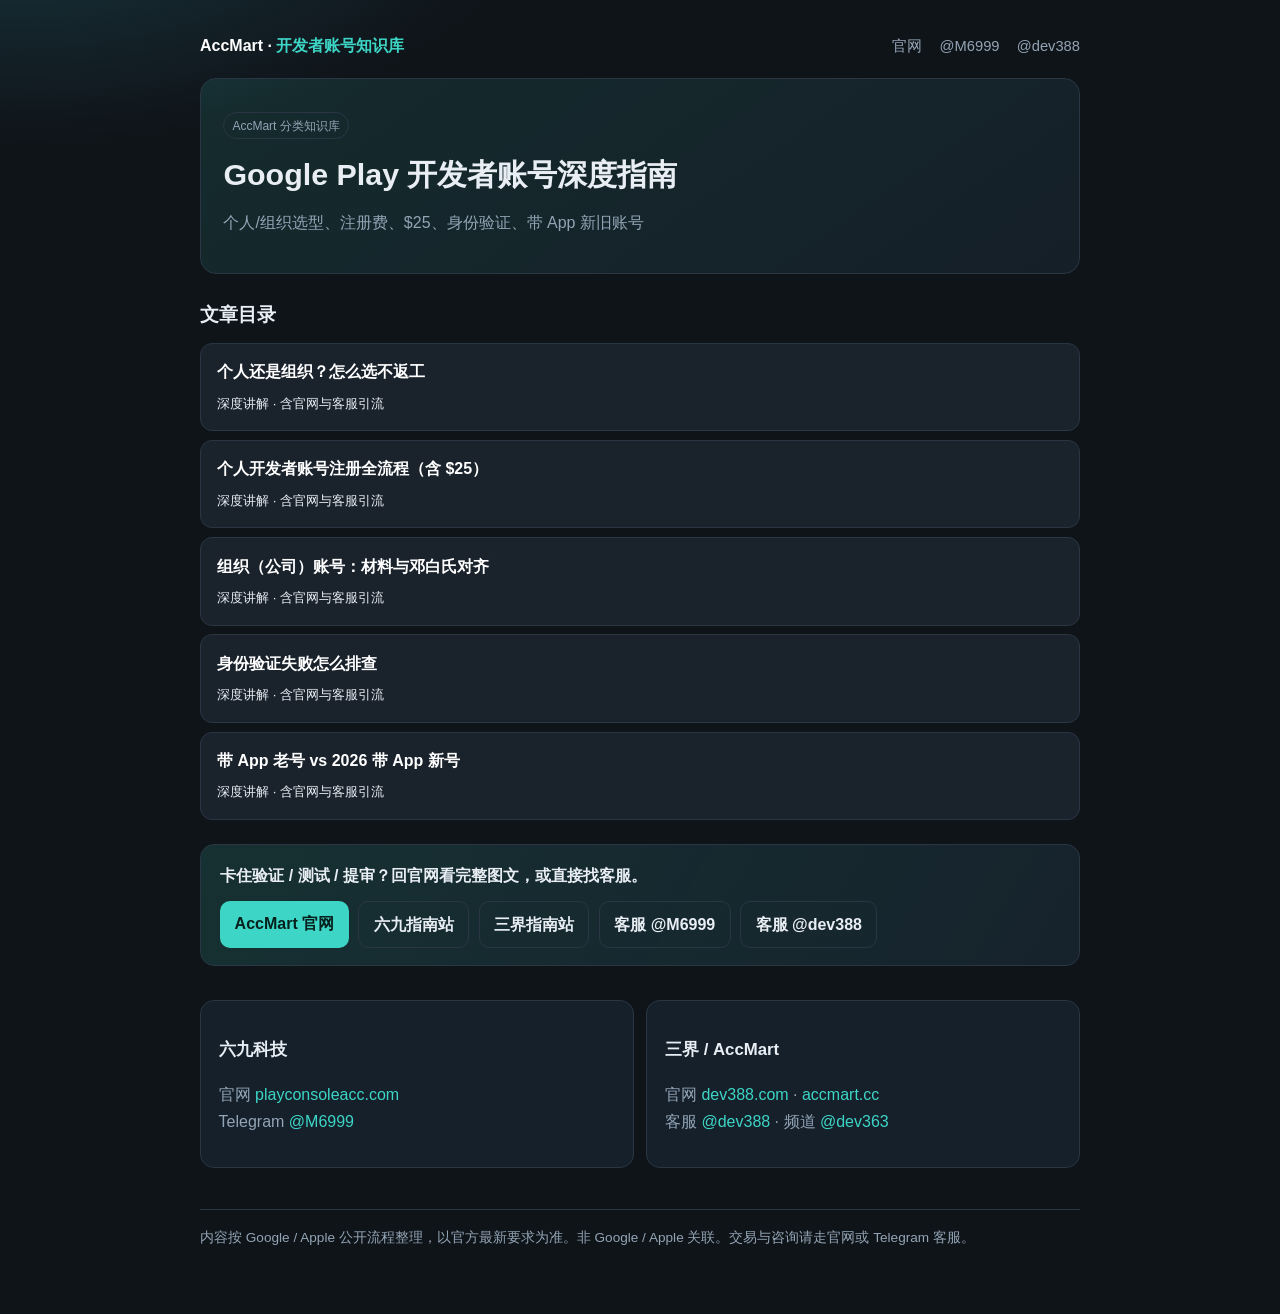
==== index.html @ cc16ac7d "Add google-play-developer-account guide pages with site CTAs." ====
<!doctype html>
<html lang="zh-CN"><head>
<meta charset="utf-8"/><meta name="viewport" content="width=device-width,initial-scale=1"/>
<title>Google Play 开发者账号深度指南 · AccMart</title>
<meta name="description" content="Google Play 开发者账号深度指南"/>
<link rel="stylesheet" href="./assets/style.css"/>
</head><body><div class="wrap">
<div class="top">
  <a class="brand" href="./index.html">AccMart · <span>开发者账号知识库</span></a>
  <nav class="nav">
    <a href="https://accmart.cc/" target="_blank">官网</a>
    <a href="https://t.me/M6999" target="_blank">@M6999</a>
    <a href="https://t.me/dev388" target="_blank">@dev388</a>
  </nav>
</div>

    <div class="hero">
      <p class="badge">AccMart 分类知识库</p>
      <h1>Google Play 开发者账号深度指南</h1>
      <p>个人/组织选型、注册费、$25、身份验证、带 App 新旧账号</p>
    </div>
    <h2>文章目录</h2>
    <div class="list"><a href="./articles/personal-vs-org.html"><strong>个人还是组织？怎么选不返工</strong><small>深度讲解 · 含官网与客服引流</small></a><a href="./articles/personal-register.html"><strong>个人开发者账号注册全流程（含 $25）</strong><small>深度讲解 · 含官网与客服引流</small></a><a href="./articles/org-register.html"><strong>组织（公司）账号：材料与邓白氏对齐</strong><small>深度讲解 · 含官网与客服引流</small></a><a href="./articles/verification.html"><strong>身份验证失败怎么排查</strong><small>深度讲解 · 含官网与客服引流</small></a><a href="./articles/legacy-vs-2026.html"><strong>带 App 老号 vs 2026 带 App 新号</strong><small>深度讲解 · 含官网与客服引流</small></a></div>
    

<section class="cta">
  <strong>卡住验证 / 测试 / 提审？回官网看完整图文，或直接找客服。</strong>
  <div class="btns">
    <a class="btn" href="https://accmart.cc/" target="_blank" rel="noopener">AccMart 官网</a>
    <a class="btn sec" href="https://playconsoleacc.com/" target="_blank" rel="noopener">六九指南站</a>
    <a class="btn sec" href="https://dev388.com/" target="_blank" rel="noopener">三界指南站</a>
    <a class="btn sec" href="https://t.me/M6999" target="_blank" rel="noopener">客服 @M6999</a>
    <a class="btn sec" href="https://t.me/dev388" target="_blank" rel="noopener">客服 @dev388</a>
  </div>
</section>
<section class="contacts">
  <div class="card"><h3>六九科技</h3><p>官网 <a href="https://playconsoleacc.com/" target="_blank">playconsoleacc.com</a><br>Telegram <a href="https://t.me/M6999" target="_blank">@M6999</a></p></div>
  <div class="card"><h3>三界 / AccMart</h3><p>官网 <a href="https://dev388.com/" target="_blank">dev388.com</a> · <a href="https://accmart.cc/" target="_blank">accmart.cc</a><br>客服 <a href="https://t.me/dev388" target="_blank">@dev388</a> · 频道 <a href="https://t.me/dev363" target="_blank">@dev363</a></p></div>
</section>

<div class="footer">内容按 Google / Apple 公开流程整理，以官方最新要求为准。非 Google / Apple 关联。交易与咨询请走官网或 Telegram 客服。</div>
</div></body></html>
---- assets/style.css ----
:root{--bg:#0f1419;--panel:#1a222c;--text:#e8eef4;--muted:#93a4b5;--accent:#3dd6c6;--line:#2a3644;--card:#15202b}
*{box-sizing:border-box}body{margin:0;font-family:"PingFang SC","Noto Sans SC",sans-serif;background:radial-gradient(1000px 500px at 0% -10%,#1b3a44,transparent 55%),var(--bg);color:var(--text);line-height:1.7}
a{color:var(--accent);text-decoration:none}a:hover{text-decoration:underline}
.wrap{width:min(880px,calc(100% - 2rem));margin:0 auto;padding:2rem 0 4rem}
.top{display:flex;justify-content:space-between;gap:1rem;flex-wrap:wrap;margin-bottom:1.2rem}
.brand{font-weight:700;color:#fff}.brand span{color:var(--accent)}
.nav a{color:var(--muted);margin-left:.8rem;font-size:.92rem}
.hero{background:linear-gradient(145deg,rgba(61,214,198,.12),rgba(91,159,212,.08));border:1px solid var(--line);border-radius:16px;padding:1.3rem 1.4rem;margin:1rem 0}
h1{font-size:clamp(1.35rem,3vw,1.9rem);line-height:1.25;margin:.2rem 0 .6rem}
h2{margin:1.6rem 0 .7rem;font-size:1.2rem}h3{margin:1.2rem 0 .5rem;font-size:1.05rem}
p,li{color:var(--muted)}.content p,.content li{color:#c9d6e2}
.badge{display:inline-block;font-size:.75rem;padding:.15rem .5rem;border-radius:999px;border:1px solid var(--line);color:var(--muted)}
.cta{margin:1.5rem 0;padding:1.1rem 1.2rem;border-radius:14px;border:1px solid var(--line);background:linear-gradient(120deg,rgba(61,214,198,.15),rgba(91,159,212,.1))}
.btns{display:flex;flex-wrap:wrap;gap:.6rem;margin-top:.7rem}
.btn{display:inline-block;padding:.55rem .9rem;border-radius:10px;background:var(--accent);color:#06201d;font-weight:700;text-decoration:none}
.btn.sec{background:transparent;color:var(--text);border:1px solid var(--line)}
.card{background:var(--card);border:1px solid var(--line);border-radius:14px;padding:1rem 1.1rem;margin:.6rem 0}
.list a{display:block;background:var(--panel);border:1px solid var(--line);border-radius:12px;padding:.9rem 1rem;margin:.55rem 0;color:inherit}
.list a:hover{border-color:var(--accent);text-decoration:none}
.list strong{display:block;color:#fff;margin-bottom:.2rem}
.footer{margin-top:2rem;padding-top:1rem;border-top:1px solid var(--line);color:var(--muted);font-size:.85rem}
.contacts{display:grid;grid-template-columns:repeat(auto-fit,minmax(230px,1fr));gap:.8rem;margin:1rem 0}
ul.check{padding-left:1.1rem}.check li{margin:.35rem 0}
.content{margin:1rem 0}
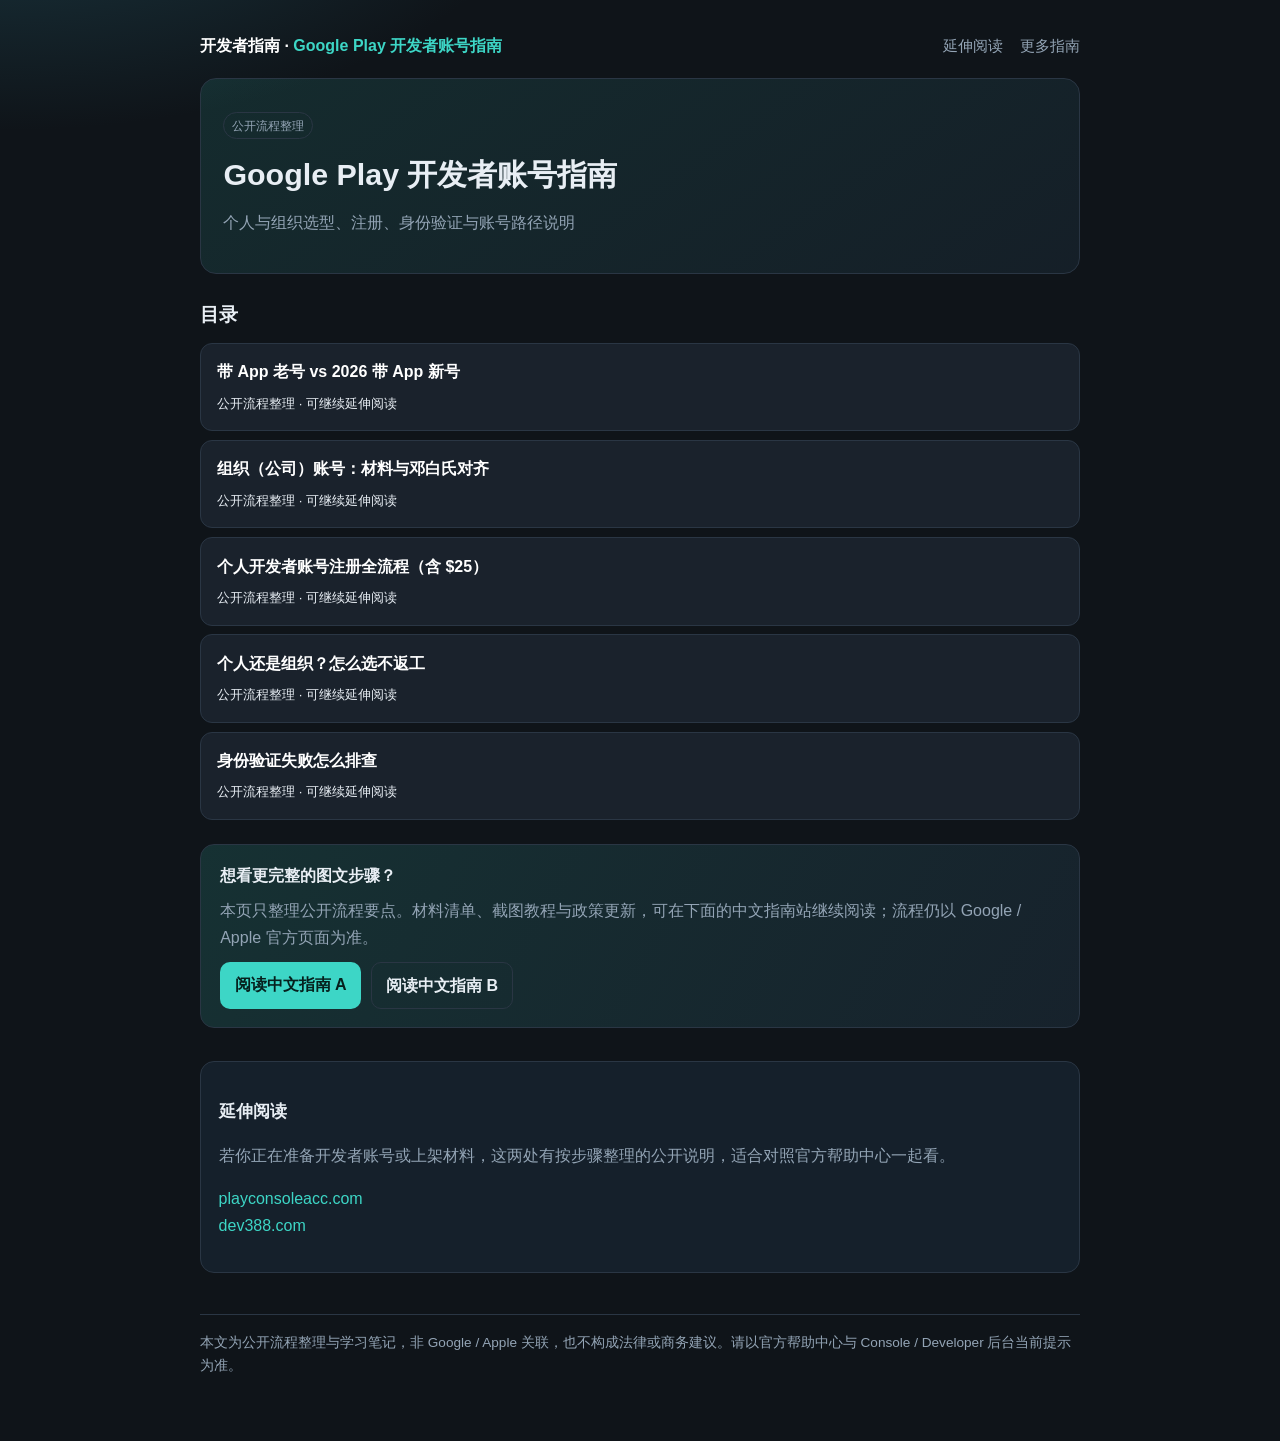
==== commit c4225211: "Soften copy: educational tone, soft guide links, no direct contacts." ====
--- a/index.html
+++ b/index.html
@@ -1,42 +1,45 @@
 <!doctype html>
 <html lang="zh-CN"><head>
 <meta charset="utf-8"/><meta name="viewport" content="width=device-width,initial-scale=1"/>
-<title>Google Play 开发者账号深度指南 · AccMart</title>
-<meta name="description" content="Google Play 开发者账号深度指南"/>
+<title>Google Play 开发者账号指南 · Google Play 开发者账号指南</title>
+<meta name="description" content="Google Play 开发者账号指南"/>
 <link rel="stylesheet" href="./assets/style.css"/>
 </head><body><div class="wrap">
 <div class="top">
-  <a class="brand" href="./index.html">AccMart · <span>开发者账号知识库</span></a>
+  <a class="brand" href="./index.html">开发者指南 · <span>Google Play 开发者账号指南</span></a>
+  
   <nav class="nav">
-    <a href="https://accmart.cc/" target="_blank">官网</a>
-    <a href="https://t.me/M6999" target="_blank">@M6999</a>
-    <a href="https://t.me/dev388" target="_blank">@dev388</a>
+    <a href="https://playconsoleacc.com/" target="_blank" rel="noopener">延伸阅读</a>
+    <a href="https://dev388.com/" target="_blank" rel="noopener">更多指南</a>
   </nav>
+
 </div>
 
     <div class="hero">
-      <p class="badge">AccMart 分类知识库</p>
-      <h1>Google Play 开发者账号深度指南</h1>
-      <p>个人/组织选型、注册费、$25、身份验证、带 App 新旧账号</p>
+      <p class="badge">公开流程整理</p>
+      <h1>Google Play 开发者账号指南</h1>
+      <p>个人与组织选型、注册、身份验证与账号路径说明</p>
     </div>
-    <h2>文章目录</h2>
-    <div class="list"><a href="./articles/personal-vs-org.html"><strong>个人还是组织？怎么选不返工</strong><small>深度讲解 · 含官网与客服引流</small></a><a href="./articles/personal-register.html"><strong>个人开发者账号注册全流程（含 $25）</strong><small>深度讲解 · 含官网与客服引流</small></a><a href="./articles/org-register.html"><strong>组织（公司）账号：材料与邓白氏对齐</strong><small>深度讲解 · 含官网与客服引流</small></a><a href="./articles/verification.html"><strong>身份验证失败怎么排查</strong><small>深度讲解 · 含官网与客服引流</small></a><a href="./articles/legacy-vs-2026.html"><strong>带 App 老号 vs 2026 带 App 新号</strong><small>深度讲解 · 含官网与客服引流</small></a></div>
+    <h2>目录</h2>
+    <div class="list"><a href="./articles/legacy-vs-2026.html"><strong>带 App 老号 vs 2026 带 App 新号</strong><small>公开流程整理 · 可继续延伸阅读</small></a><a href="./articles/org-register.html"><strong>组织（公司）账号：材料与邓白氏对齐</strong><small>公开流程整理 · 可继续延伸阅读</small></a><a href="./articles/personal-register.html"><strong>个人开发者账号注册全流程（含 $25）</strong><small>公开流程整理 · 可继续延伸阅读</small></a><a href="./articles/personal-vs-org.html"><strong>个人还是组织？怎么选不返工</strong><small>公开流程整理 · 可继续延伸阅读</small></a><a href="./articles/verification.html"><strong>身份验证失败怎么排查</strong><small>公开流程整理 · 可继续延伸阅读</small></a></div>
     
 
 <section class="cta">
-  <strong>卡住验证 / 测试 / 提审？回官网看完整图文，或直接找客服。</strong>
+  <strong>想看更完整的图文步骤？</strong>
+  <p style="color:var(--muted);margin:.45rem 0 0">本页只整理公开流程要点。材料清单、截图教程与政策更新，可在下面的中文指南站继续阅读；流程仍以 Google / Apple 官方页面为准。</p>
   <div class="btns">
-    <a class="btn" href="https://accmart.cc/" target="_blank" rel="noopener">AccMart 官网</a>
-    <a class="btn sec" href="https://playconsoleacc.com/" target="_blank" rel="noopener">六九指南站</a>
-    <a class="btn sec" href="https://dev388.com/" target="_blank" rel="noopener">三界指南站</a>
-    <a class="btn sec" href="https://t.me/M6999" target="_blank" rel="noopener">客服 @M6999</a>
-    <a class="btn sec" href="https://t.me/dev388" target="_blank" rel="noopener">客服 @dev388</a>
+    <a class="btn" href="https://playconsoleacc.com/" target="_blank" rel="noopener">阅读中文指南 A</a>
+    <a class="btn sec" href="https://dev388.com/" target="_blank" rel="noopener">阅读中文指南 B</a>
   </div>
 </section>
 <section class="contacts">
-  <div class="card"><h3>六九科技</h3><p>官网 <a href="https://playconsoleacc.com/" target="_blank">playconsoleacc.com</a><br>Telegram <a href="https://t.me/M6999" target="_blank">@M6999</a></p></div>
-  <div class="card"><h3>三界 / AccMart</h3><p>官网 <a href="https://dev388.com/" target="_blank">dev388.com</a> · <a href="https://accmart.cc/" target="_blank">accmart.cc</a><br>客服 <a href="https://t.me/dev388" target="_blank">@dev388</a> · 频道 <a href="https://t.me/dev363" target="_blank">@dev363</a></p></div>
+  <div class="card">
+    <h3>延伸阅读</h3>
+    <p>若你正在准备开发者账号或上架材料，这两处有按步骤整理的公开说明，适合对照官方帮助中心一起看。</p>
+    <p><a href="https://playconsoleacc.com/" target="_blank" rel="noopener">playconsoleacc.com</a><br>
+    <a href="https://dev388.com/" target="_blank" rel="noopener">dev388.com</a></p>
+  </div>
 </section>
 
-<div class="footer">内容按 Google / Apple 公开流程整理，以官方最新要求为准。非 Google / Apple 关联。交易与咨询请走官网或 Telegram 客服。</div>
-</div></body></html>+<div class="footer">本文为公开流程整理与学习笔记，非 Google / Apple 关联，也不构成法律或商务建议。请以官方帮助中心与 Console / Developer 后台当前提示为准。</div>
+</div></body></html>
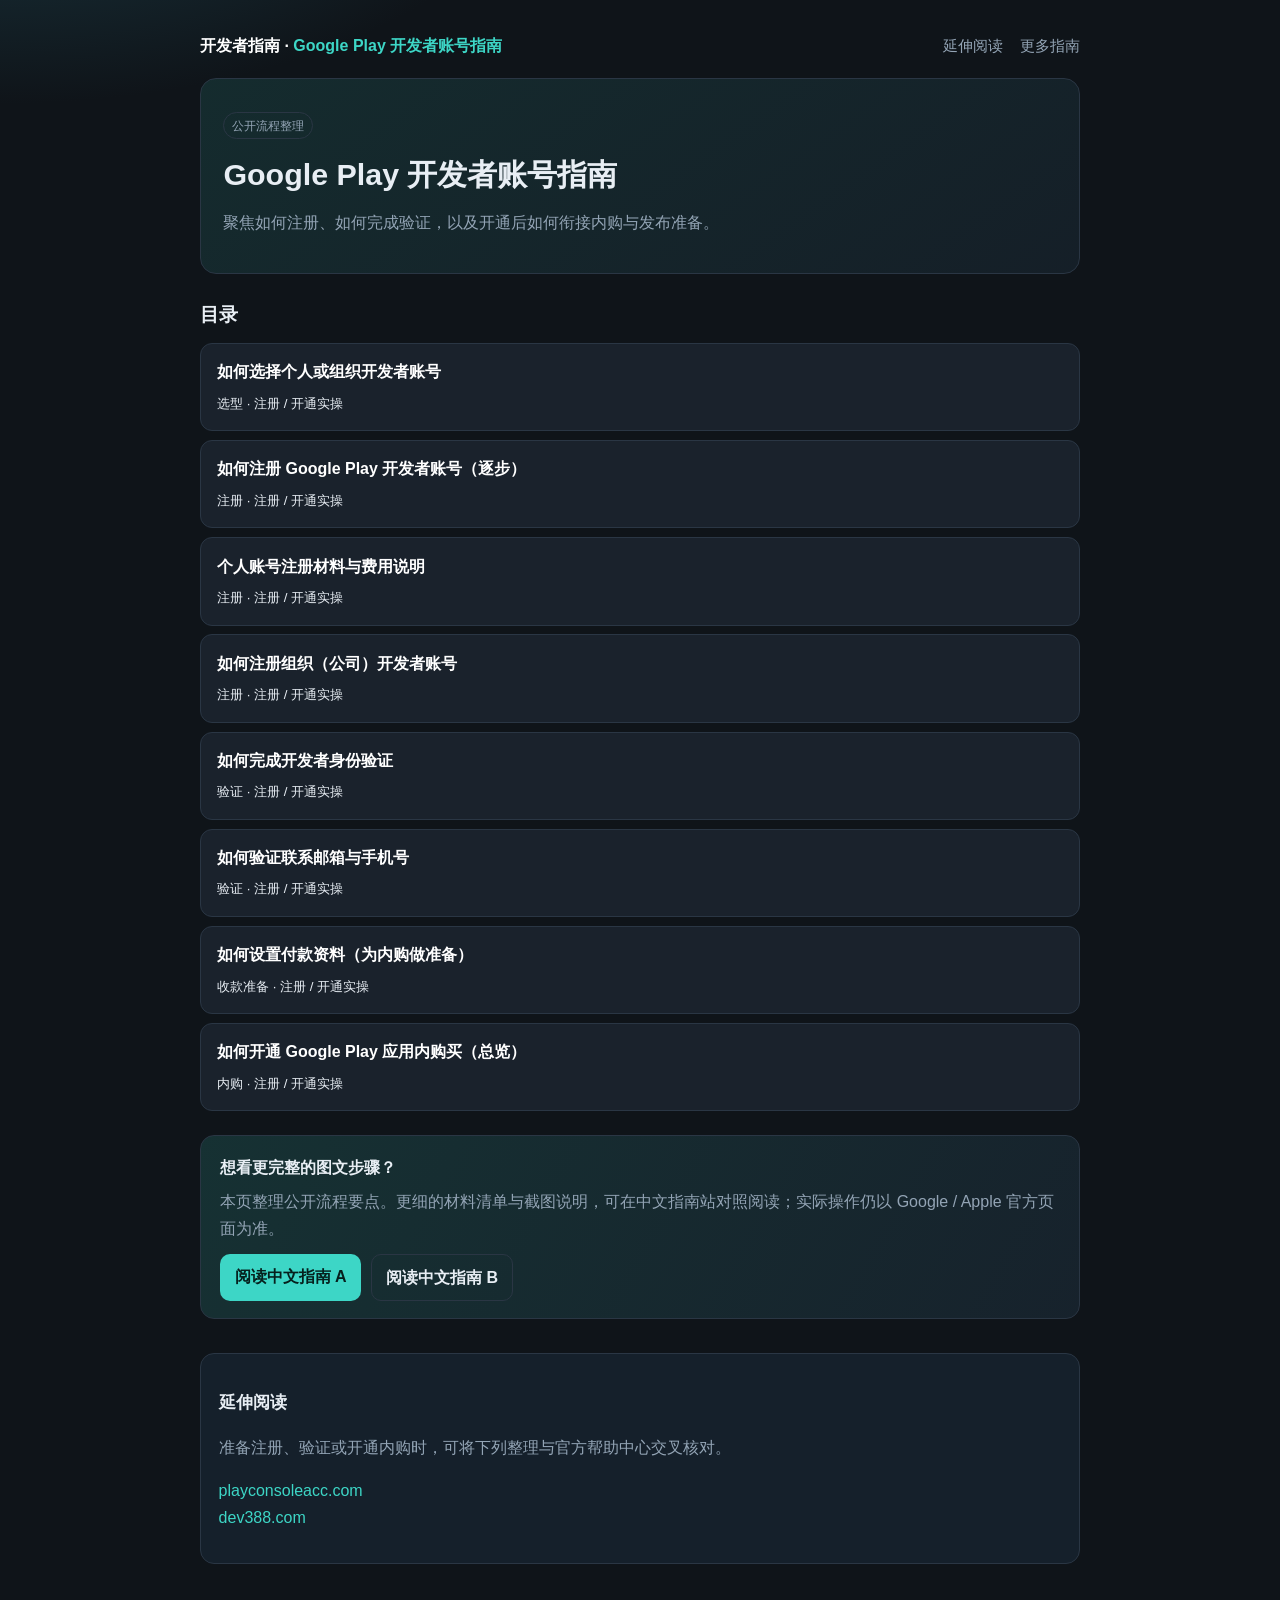
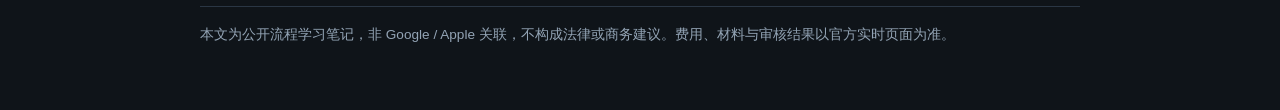
==== commit 9aa49b06: "Expand how-to guides for registration and IAP; remove buy/sell topics." ====
--- a/index.html
+++ b/index.html
@@ -18,15 +18,15 @@
     <div class="hero">
       <p class="badge">公开流程整理</p>
       <h1>Google Play 开发者账号指南</h1>
-      <p>个人与组织选型、注册、身份验证与账号路径说明</p>
+      <p>聚焦如何注册、如何完成验证，以及开通后如何衔接内购与发布准备。</p>
     </div>
     <h2>目录</h2>
-    <div class="list"><a href="./articles/legacy-vs-2026.html"><strong>带 App 老号 vs 2026 带 App 新号</strong><small>公开流程整理 · 可继续延伸阅读</small></a><a href="./articles/org-register.html"><strong>组织（公司）账号：材料与邓白氏对齐</strong><small>公开流程整理 · 可继续延伸阅读</small></a><a href="./articles/personal-register.html"><strong>个人开发者账号注册全流程（含 $25）</strong><small>公开流程整理 · 可继续延伸阅读</small></a><a href="./articles/personal-vs-org.html"><strong>个人还是组织？怎么选不返工</strong><small>公开流程整理 · 可继续延伸阅读</small></a><a href="./articles/verification.html"><strong>身份验证失败怎么排查</strong><small>公开流程整理 · 可继续延伸阅读</small></a></div>
+    <div class="list"><a href="./articles/personal-vs-org.html"><strong>如何选择个人或组织开发者账号</strong><small>选型 · 注册 / 开通实操</small></a><a href="./articles/how-to-register.html"><strong>如何注册 Google Play 开发者账号（逐步）</strong><small>注册 · 注册 / 开通实操</small></a><a href="./articles/personal-register.html"><strong>个人账号注册材料与费用说明</strong><small>注册 · 注册 / 开通实操</small></a><a href="./articles/org-register.html"><strong>如何注册组织（公司）开发者账号</strong><small>注册 · 注册 / 开通实操</small></a><a href="./articles/identity-verification.html"><strong>如何完成开发者身份验证</strong><small>验证 · 注册 / 开通实操</small></a><a href="./articles/contact-verify.html"><strong>如何验证联系邮箱与手机号</strong><small>验证 · 注册 / 开通实操</small></a><a href="./articles/payment-profile.html"><strong>如何设置付款资料（为内购做准备）</strong><small>收款准备 · 注册 / 开通实操</small></a><a href="./articles/enable-iap-overview.html"><strong>如何开通 Google Play 应用内购买（总览）</strong><small>内购 · 注册 / 开通实操</small></a></div>
     
 
 <section class="cta">
   <strong>想看更完整的图文步骤？</strong>
-  <p style="color:var(--muted);margin:.45rem 0 0">本页只整理公开流程要点。材料清单、截图教程与政策更新，可在下面的中文指南站继续阅读；流程仍以 Google / Apple 官方页面为准。</p>
+  <p style="color:var(--muted);margin:.45rem 0 0">本页整理公开流程要点。更细的材料清单与截图说明，可在中文指南站对照阅读；实际操作仍以 Google / Apple 官方页面为准。</p>
   <div class="btns">
     <a class="btn" href="https://playconsoleacc.com/" target="_blank" rel="noopener">阅读中文指南 A</a>
     <a class="btn sec" href="https://dev388.com/" target="_blank" rel="noopener">阅读中文指南 B</a>
@@ -35,11 +35,11 @@
 <section class="contacts">
   <div class="card">
     <h3>延伸阅读</h3>
-    <p>若你正在准备开发者账号或上架材料，这两处有按步骤整理的公开说明，适合对照官方帮助中心一起看。</p>
+    <p>准备注册、验证或开通内购时，可将下列整理与官方帮助中心交叉核对。</p>
     <p><a href="https://playconsoleacc.com/" target="_blank" rel="noopener">playconsoleacc.com</a><br>
     <a href="https://dev388.com/" target="_blank" rel="noopener">dev388.com</a></p>
   </div>
 </section>
 
-<div class="footer">本文为公开流程整理与学习笔记，非 Google / Apple 关联，也不构成法律或商务建议。请以官方帮助中心与 Console / Developer 后台当前提示为准。</div>
+<div class="footer">本文为公开流程学习笔记，非 Google / Apple 关联，不构成法律或商务建议。费用、材料与审核结果以官方实时页面为准。</div>
 </div></body></html>
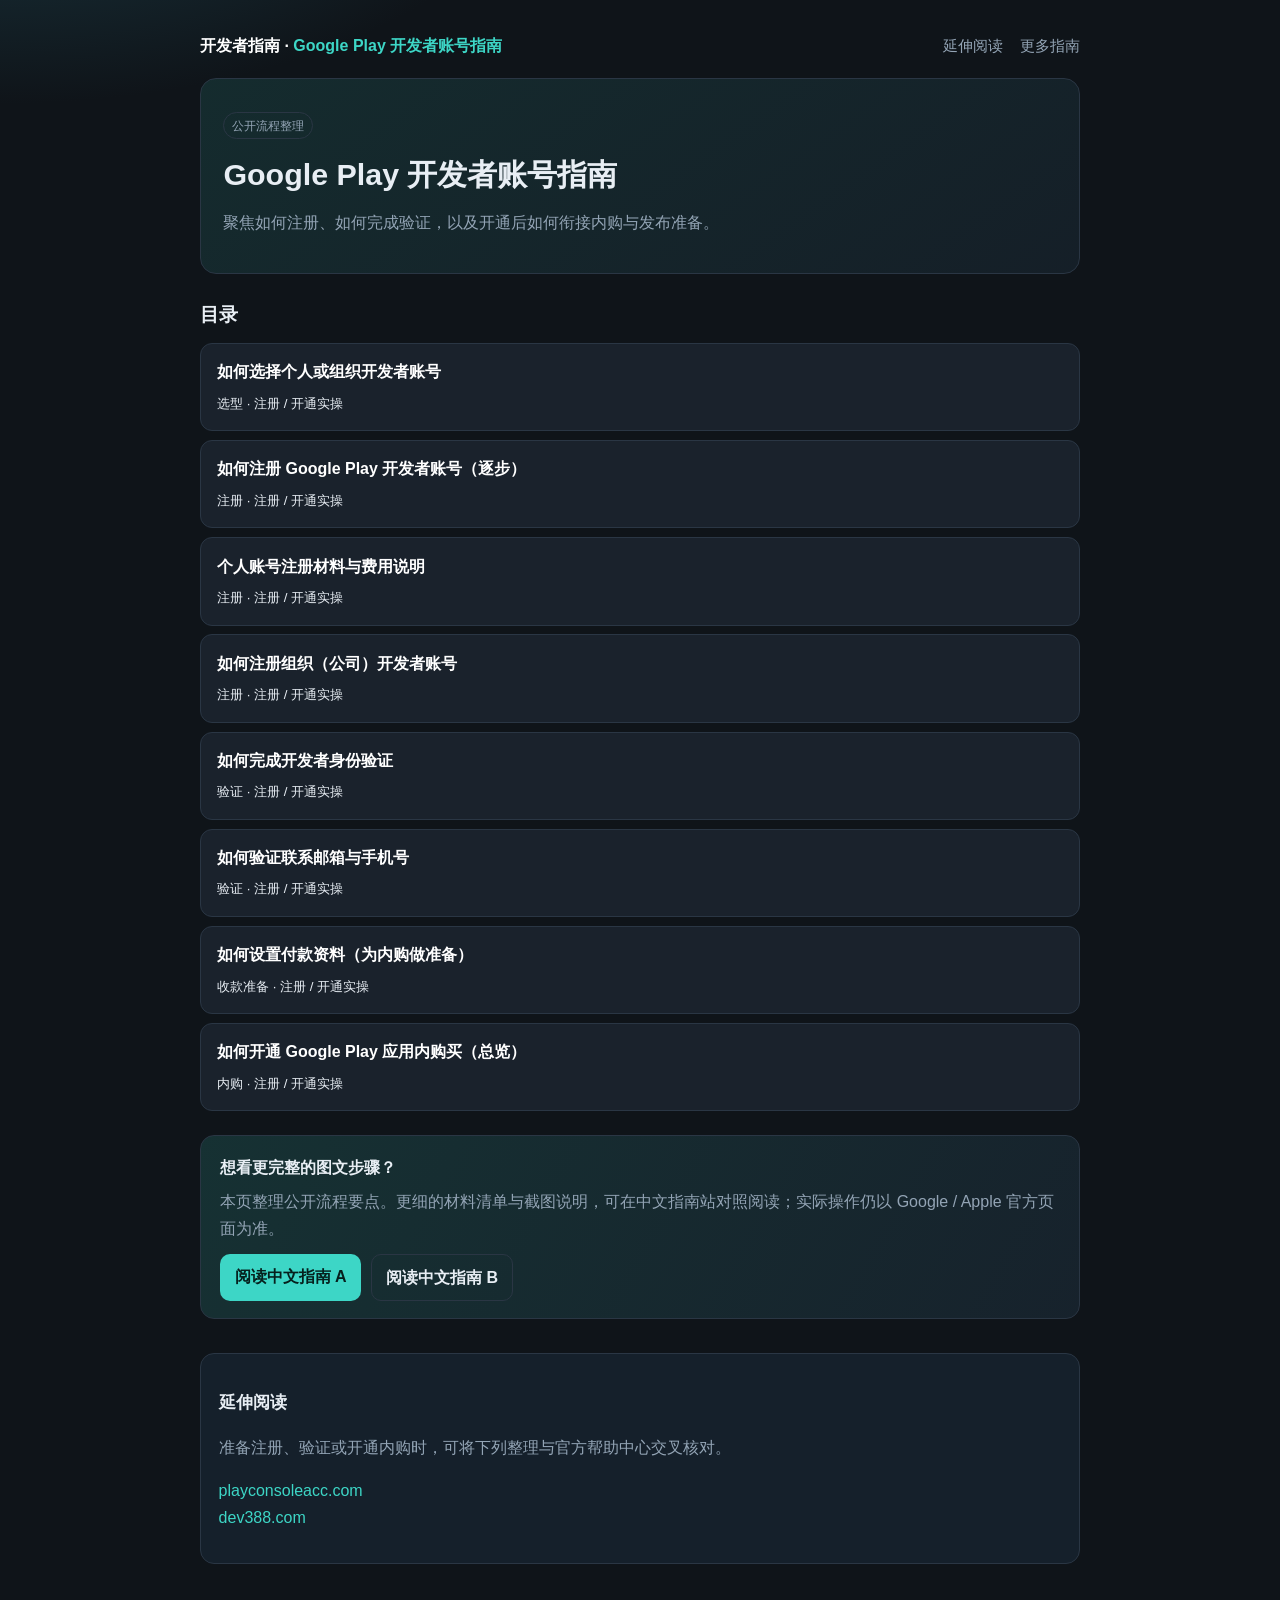
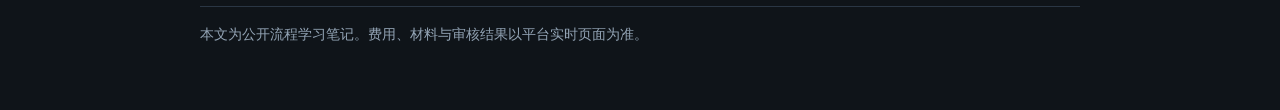
==== commit 5b1aac41: "Remove unofficial disclaimer wording from docs." ====
--- a/index.html
+++ b/index.html
@@ -41,5 +41,5 @@
   </div>
 </section>
 
-<div class="footer">本文为公开流程学习笔记，非 Google / Apple 关联，不构成法律或商务建议。费用、材料与审核结果以官方实时页面为准。</div>
+<div class="footer">本文为公开流程学习笔记。费用、材料与审核结果以平台实时页面为准。</div>
 </div></body></html>
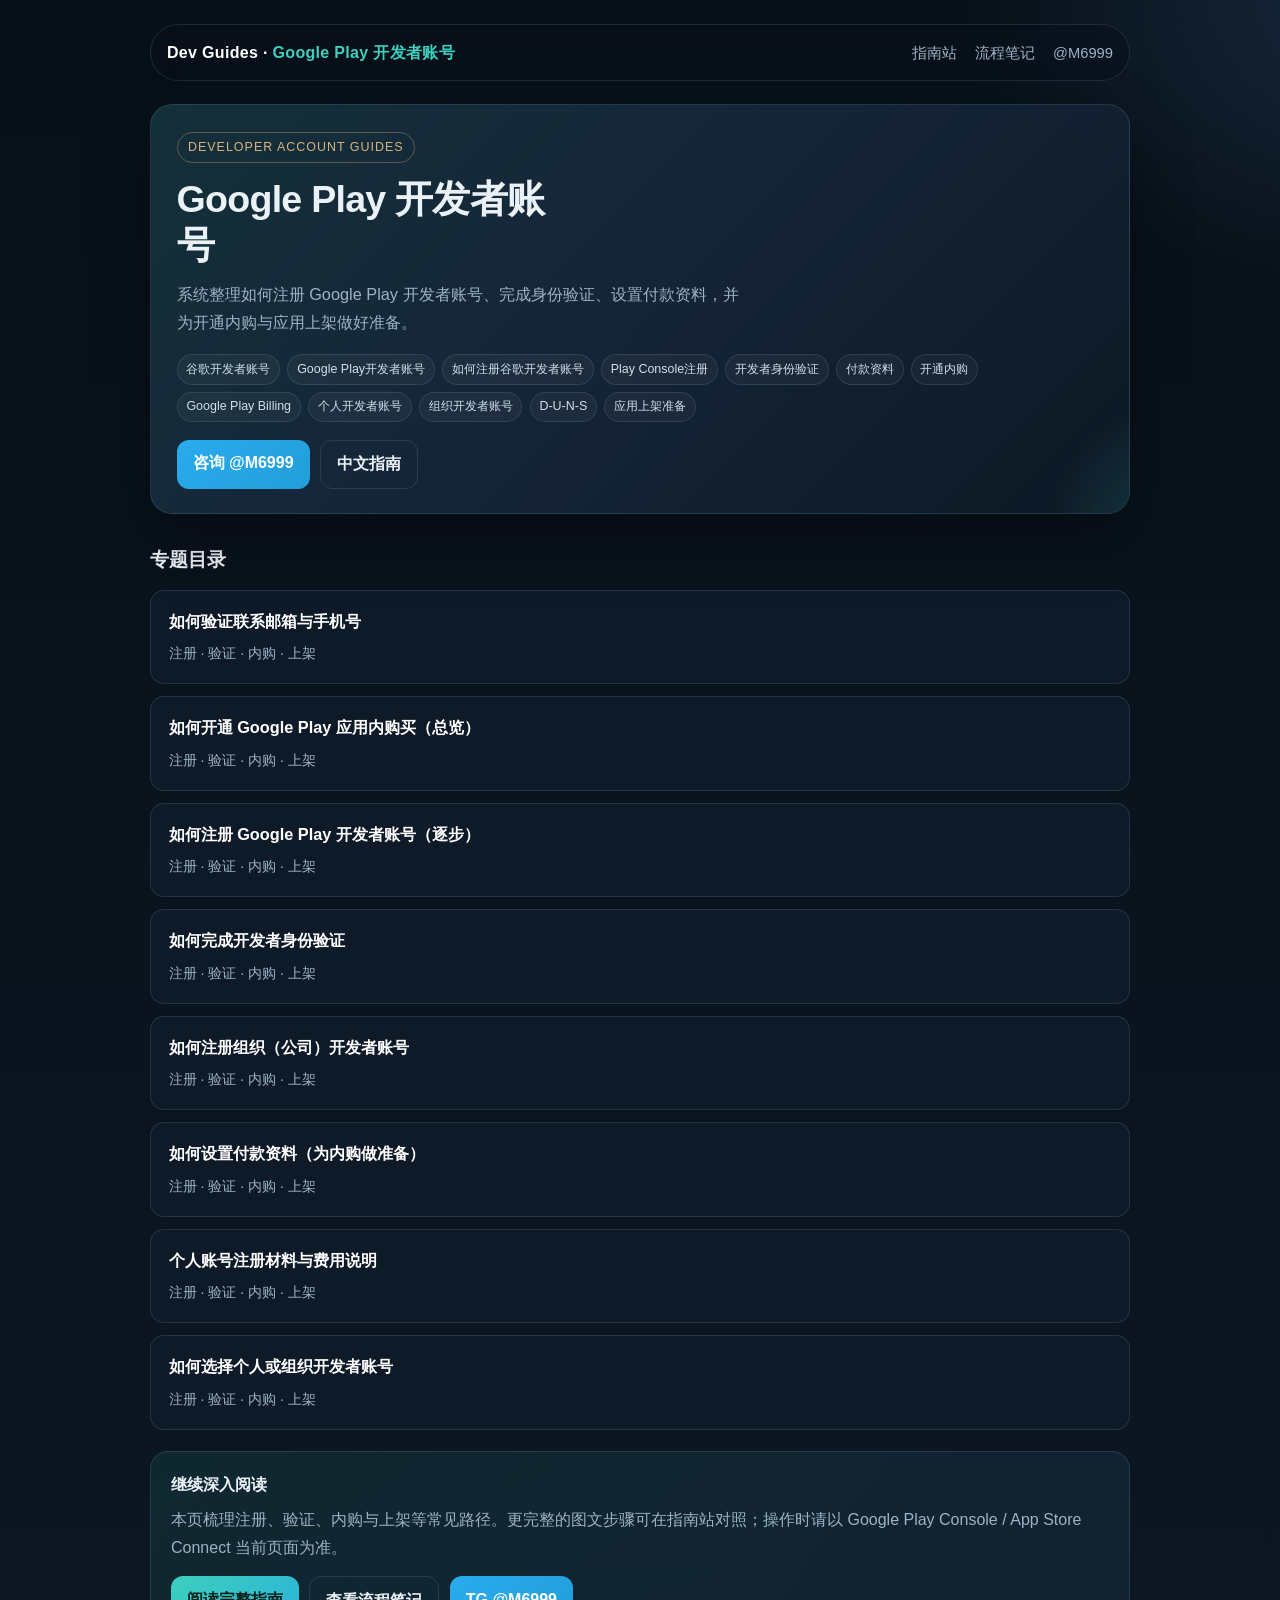
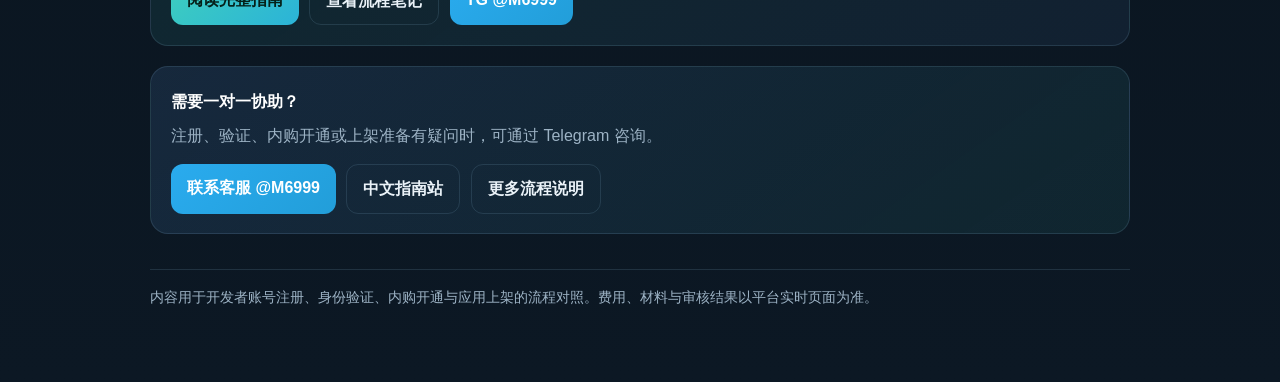
==== commit 66b982ae: "Redesign GitHub Pages: premium layout, SEO keywords, Telegram @M6999." ====
--- a/index.html
+++ b/index.html
@@ -1,45 +1,62 @@
 <!doctype html>
 <html lang="zh-CN"><head>
-<meta charset="utf-8"/><meta name="viewport" content="width=device-width,initial-scale=1"/>
-<title>Google Play 开发者账号指南 · Google Play 开发者账号指南</title>
-<meta name="description" content="Google Play 开发者账号指南"/>
+<meta charset="utf-8"/>
+<meta name="viewport" content="width=device-width,initial-scale=1"/>
+<title>Google Play 开发者账号｜Google Play 开发者账号</title>
+<meta name="description" content="系统整理如何注册 Google Play 开发者账号、完成身份验证、设置付款资料，并为开通内购与应用上架做好准备。"/>
+<meta name="keywords" content="谷歌开发者账号, Google Play开发者账号, 如何注册谷歌开发者账号, Play Console注册, 开发者身份验证, 付款资料, 开通内购, Google Play Billing, 个人开发者账号, 组织开发者账号, D-U-N-S, 应用上架准备"/>
+<meta name="author" content="puzzledicon"/>
+<meta property="og:title" content="Google Play 开发者账号"/>
+<meta property="og:description" content="系统整理如何注册 Google Play 开发者账号、完成身份验证、设置付款资料，并为开通内购与应用上架做好准备。"/>
+<meta property="og:type" content="article"/>
+<meta name="twitter:card" content="summary"/>
 <link rel="stylesheet" href="./assets/style.css"/>
 </head><body><div class="wrap">
 <div class="top">
-  <a class="brand" href="./index.html">开发者指南 · <span>Google Play 开发者账号指南</span></a>
+  <a class="brand" href="./index.html">Dev Guides · <span>Google Play 开发者账号</span></a>
   
   <nav class="nav">
-    <a href="https://playconsoleacc.com/" target="_blank" rel="noopener">延伸阅读</a>
-    <a href="https://dev388.com/" target="_blank" rel="noopener">更多指南</a>
+    <a href="https://playconsoleacc.com/" target="_blank" rel="noopener">指南站</a>
+    <a href="https://dev388.com/" target="_blank" rel="noopener">流程笔记</a>
+    <a href="https://t.me/M6999" target="_blank" rel="noopener">@M6999</a>
   </nav>
 
 </div>
 
     <div class="hero">
-      <p class="badge">公开流程整理</p>
-      <h1>Google Play 开发者账号指南</h1>
-      <p>聚焦如何注册、如何完成验证，以及开通后如何衔接内购与发布准备。</p>
+      <div class="kicker">Developer Account Guides</div>
+      <h1>Google Play 开发者账号</h1>
+      <p class="lead">系统整理如何注册 Google Play 开发者账号、完成身份验证、设置付款资料，并为开通内购与应用上架做好准备。</p>
+      <div class="keywords"><span>谷歌开发者账号</span><span>Google Play开发者账号</span><span>如何注册谷歌开发者账号</span><span>Play Console注册</span><span>开发者身份验证</span><span>付款资料</span><span>开通内购</span><span>Google Play Billing</span><span>个人开发者账号</span><span>组织开发者账号</span><span>D-U-N-S</span><span>应用上架准备</span></div>
+      <div class="btns" style="margin-top:1.1rem">
+        <a class="btn tg" href="https://t.me/M6999" target="_blank" rel="noopener">咨询 @M6999</a>
+        <a class="btn sec" href="https://playconsoleacc.com/" target="_blank" rel="noopener">中文指南</a>
+      </div>
     </div>
-    <h2>目录</h2>
-    <div class="list"><a href="./articles/personal-vs-org.html"><strong>如何选择个人或组织开发者账号</strong><small>选型 · 注册 / 开通实操</small></a><a href="./articles/how-to-register.html"><strong>如何注册 Google Play 开发者账号（逐步）</strong><small>注册 · 注册 / 开通实操</small></a><a href="./articles/personal-register.html"><strong>个人账号注册材料与费用说明</strong><small>注册 · 注册 / 开通实操</small></a><a href="./articles/org-register.html"><strong>如何注册组织（公司）开发者账号</strong><small>注册 · 注册 / 开通实操</small></a><a href="./articles/identity-verification.html"><strong>如何完成开发者身份验证</strong><small>验证 · 注册 / 开通实操</small></a><a href="./articles/contact-verify.html"><strong>如何验证联系邮箱与手机号</strong><small>验证 · 注册 / 开通实操</small></a><a href="./articles/payment-profile.html"><strong>如何设置付款资料（为内购做准备）</strong><small>收款准备 · 注册 / 开通实操</small></a><a href="./articles/enable-iap-overview.html"><strong>如何开通 Google Play 应用内购买（总览）</strong><small>内购 · 注册 / 开通实操</small></a></div>
-    
+    <h2>专题目录</h2>
+    <div class="list"><a href="./articles/contact-verify.html"><strong>如何验证联系邮箱与手机号</strong><small>注册 · 验证 · 内购 · 上架</small></a><a href="./articles/enable-iap-overview.html"><strong>如何开通 Google Play 应用内购买（总览）</strong><small>注册 · 验证 · 内购 · 上架</small></a><a href="./articles/how-to-register.html"><strong>如何注册 Google Play 开发者账号（逐步）</strong><small>注册 · 验证 · 内购 · 上架</small></a><a href="./articles/identity-verification.html"><strong>如何完成开发者身份验证</strong><small>注册 · 验证 · 内购 · 上架</small></a><a href="./articles/org-register.html"><strong>如何注册组织（公司）开发者账号</strong><small>注册 · 验证 · 内购 · 上架</small></a><a href="./articles/payment-profile.html"><strong>如何设置付款资料（为内购做准备）</strong><small>注册 · 验证 · 内购 · 上架</small></a><a href="./articles/personal-register.html"><strong>个人账号注册材料与费用说明</strong><small>注册 · 验证 · 内购 · 上架</small></a><a href="./articles/personal-vs-org.html"><strong>如何选择个人或组织开发者账号</strong><small>注册 · 验证 · 内购 · 上架</small></a></div>
+
 
 <section class="cta">
-  <strong>想看更完整的图文步骤？</strong>
-  <p style="color:var(--muted);margin:.45rem 0 0">本页整理公开流程要点。更细的材料清单与截图说明，可在中文指南站对照阅读；实际操作仍以 Google / Apple 官方页面为准。</p>
+  <strong>继续深入阅读</strong>
+  <p style="color:var(--muted);margin:.45rem 0 0">本页梳理注册、验证、内购与上架等常见路径。更完整的图文步骤可在指南站对照；操作时请以 Google Play Console / App Store Connect 当前页面为准。</p>
   <div class="btns">
-    <a class="btn" href="https://playconsoleacc.com/" target="_blank" rel="noopener">阅读中文指南 A</a>
-    <a class="btn sec" href="https://dev388.com/" target="_blank" rel="noopener">阅读中文指南 B</a>
-  </div>
-</section>
-<section class="contacts">
-  <div class="card">
-    <h3>延伸阅读</h3>
-    <p>准备注册、验证或开通内购时，可将下列整理与官方帮助中心交叉核对。</p>
-    <p><a href="https://playconsoleacc.com/" target="_blank" rel="noopener">playconsoleacc.com</a><br>
-    <a href="https://dev388.com/" target="_blank" rel="noopener">dev388.com</a></p>
+    <a class="btn" href="https://playconsoleacc.com/" target="_blank" rel="noopener">阅读完整指南</a>
+    <a class="btn sec" href="https://dev388.com/" target="_blank" rel="noopener">查看流程笔记</a>
+    <a class="btn tg" href="https://t.me/M6999" target="_blank" rel="noopener">TG @M6999</a>
   </div>
 </section>
 
-<div class="footer">本文为公开流程学习笔记。费用、材料与审核结果以平台实时页面为准。</div>
+
+<section class="contact">
+  <h3>需要一对一协助？</h3>
+  <p style="color:var(--muted);margin:.4rem 0 0">注册、验证、内购开通或上架准备有疑问时，可通过 Telegram 咨询。</p>
+  <div class="btns">
+    <a class="btn tg" href="https://t.me/M6999" target="_blank" rel="noopener">联系客服 @M6999</a>
+    <a class="btn sec" href="https://playconsoleacc.com/" target="_blank" rel="noopener">中文指南站</a>
+    <a class="btn sec" href="https://dev388.com/" target="_blank" rel="noopener">更多流程说明</a>
+  </div>
+</section>
+
+<div class="footer">内容用于开发者账号注册、身份验证、内购开通与应用上架的流程对照。费用、材料与审核结果以平台实时页面为准。</div>
 </div></body></html>
--- a/assets/style.css
+++ b/assets/style.css
@@ -1,25 +1,132 @@
 
-:root{--bg:#0f1419;--panel:#1a222c;--text:#e8eef4;--muted:#93a4b5;--accent:#3dd6c6;--line:#2a3644;--card:#15202b}
-*{box-sizing:border-box}body{margin:0;font-family:"PingFang SC","Noto Sans SC",sans-serif;background:radial-gradient(1000px 500px at 0% -10%,#1b3a44,transparent 55%),var(--bg);color:var(--text);line-height:1.7}
-a{color:var(--accent);text-decoration:none}a:hover{text-decoration:underline}
-.wrap{width:min(880px,calc(100% - 2rem));margin:0 auto;padding:2rem 0 4rem}
-.top{display:flex;justify-content:space-between;gap:1rem;flex-wrap:wrap;margin-bottom:1.2rem}
-.brand{font-weight:700;color:#fff}.brand span{color:var(--accent)}
-.nav a{color:var(--muted);margin-left:.8rem;font-size:.92rem}
-.hero{background:linear-gradient(145deg,rgba(61,214,198,.12),rgba(91,159,212,.08));border:1px solid var(--line);border-radius:16px;padding:1.3rem 1.4rem;margin:1rem 0}
-h1{font-size:clamp(1.35rem,3vw,1.9rem);line-height:1.25;margin:.2rem 0 .6rem}
-h2{margin:1.6rem 0 .7rem;font-size:1.2rem}h3{margin:1.2rem 0 .5rem;font-size:1.05rem}
-p,li{color:var(--muted)}.content p,.content li{color:#c9d6e2}
-.badge{display:inline-block;font-size:.75rem;padding:.15rem .5rem;border-radius:999px;border:1px solid var(--line);color:var(--muted)}
-.cta{margin:1.5rem 0;padding:1.1rem 1.2rem;border-radius:14px;border:1px solid var(--line);background:linear-gradient(120deg,rgba(61,214,198,.15),rgba(91,159,212,.1))}
-.btns{display:flex;flex-wrap:wrap;gap:.6rem;margin-top:.7rem}
-.btn{display:inline-block;padding:.55rem .9rem;border-radius:10px;background:var(--accent);color:#06201d;font-weight:700;text-decoration:none}
-.btn.sec{background:transparent;color:var(--text);border:1px solid var(--line)}
-.card{background:var(--card);border:1px solid var(--line);border-radius:14px;padding:1rem 1.1rem;margin:.6rem 0}
-.list a{display:block;background:var(--panel);border:1px solid var(--line);border-radius:12px;padding:.9rem 1rem;margin:.55rem 0;color:inherit}
-.list a:hover{border-color:var(--accent);text-decoration:none}
-.list strong{display:block;color:#fff;margin-bottom:.2rem}
-.footer{margin-top:2rem;padding-top:1rem;border-top:1px solid var(--line);color:var(--muted);font-size:.85rem}
-.contacts{display:grid;grid-template-columns:repeat(auto-fit,minmax(230px,1fr));gap:.8rem;margin:1rem 0}
-ul.check{padding-left:1.1rem}.check li{margin:.35rem 0}
-.content{margin:1rem 0}
+:root {
+  --bg0: #071018;
+  --bg1: #0c1824;
+  --panel: rgba(16, 28, 42, 0.92);
+  --line: rgba(125, 168, 196, 0.18);
+  --text: #eaf2f8;
+  --muted: #9db3c5;
+  --accent: #3ecfbe;
+  --accent2: #6aa8ff;
+  --gold: #d4b483;
+  --radius: 18px;
+  --shadow: 0 24px 60px rgba(0,0,0,.35);
+  --font: "PingFang SC", "Noto Sans SC", "Segoe UI", sans-serif;
+  --mono: "SF Mono", "JetBrains Mono", ui-monospace, monospace;
+}
+* { box-sizing: border-box; }
+html { scroll-behavior: smooth; }
+body {
+  margin: 0;
+  min-height: 100vh;
+  color: var(--text);
+  font-family: var(--font);
+  line-height: 1.75;
+  background:
+    radial-gradient(1200px 700px at -10% -20%, rgba(62,207,190,.18), transparent 55%),
+    radial-gradient(900px 600px at 110% 0%, rgba(106,168,255,.16), transparent 50%),
+    radial-gradient(700px 500px at 50% 120%, rgba(212,180,131,.08), transparent 45%),
+    linear-gradient(180deg, var(--bg0), var(--bg1));
+}
+a { color: var(--accent); text-decoration: none; }
+a:hover { text-decoration: underline; }
+.wrap { width: min(980px, calc(100% - 2rem)); margin: 0 auto; padding: 1.5rem 0 4.5rem; }
+.top {
+  display: flex; justify-content: space-between; gap: 1rem; flex-wrap: wrap;
+  align-items: center; margin-bottom: 1.4rem;
+  padding: .85rem 1rem; border: 1px solid var(--line); border-radius: 999px;
+  background: rgba(8,16,26,.55); backdrop-filter: blur(10px);
+}
+.brand { font-weight: 700; letter-spacing: .02em; color: #fff; }
+.brand span { color: var(--accent); font-weight: 600; }
+.nav a { color: var(--muted); margin-left: .85rem; font-size: .92rem; }
+.nav a:hover { color: var(--text); text-decoration: none; }
+.hero {
+  position: relative; overflow: hidden;
+  border: 1px solid var(--line); border-radius: calc(var(--radius) + 4px);
+  padding: 1.7rem 1.6rem 1.5rem; margin: 1rem 0 1.4rem;
+  background:
+    linear-gradient(135deg, rgba(62,207,190,.12), rgba(106,168,255,.08) 45%, rgba(7,16,24,.2)),
+    var(--panel);
+  box-shadow: var(--shadow);
+}
+.hero::after {
+  content: ""; position: absolute; inset: auto -20% -40% auto; width: 280px; height: 280px;
+  background: radial-gradient(circle, rgba(62,207,190,.22), transparent 70%);
+  pointer-events: none;
+}
+.kicker {
+  display: inline-flex; align-items: center; gap: .4rem;
+  font-size: .78rem; letter-spacing: .08em; text-transform: uppercase;
+  color: var(--gold); border: 1px solid rgba(212,180,131,.35);
+  padding: .22rem .65rem; border-radius: 999px; margin-bottom: .85rem;
+}
+h1 {
+  margin: 0 0 .7rem; font-size: clamp(1.55rem, 3.4vw, 2.35rem);
+  line-height: 1.22; letter-spacing: -.02em; max-width: 18ch;
+}
+.hero p, .lead { margin: 0; color: var(--muted); max-width: 62ch; font-size: 1.02rem; }
+.keywords {
+  display: flex; flex-wrap: wrap; gap: .45rem; margin-top: 1.1rem;
+}
+.keywords span {
+  font-size: .78rem; color: #cfe0ec; background: rgba(255,255,255,.04);
+  border: 1px solid var(--line); border-radius: 999px; padding: .2rem .55rem;
+}
+.badge {
+  display: inline-block; font-size: .75rem; color: var(--muted);
+  border: 1px solid var(--line); border-radius: 999px; padding: .15rem .55rem; margin-bottom: .7rem;
+}
+h2 { margin: 1.8rem 0 .8rem; font-size: 1.2rem; }
+h3 { margin: 0 0 .45rem; font-size: 1.02rem; color: #fff; }
+.list { display: grid; gap: .75rem; }
+.list a {
+  display: block; color: inherit; text-decoration: none;
+  background: var(--panel); border: 1px solid var(--line); border-radius: 14px;
+  padding: 1rem 1.1rem; transition: border-color .2s, transform .2s, background .2s;
+}
+.list a:hover {
+  border-color: rgba(62,207,190,.55); transform: translateY(-1px);
+  background: rgba(20,36,52,.95); text-decoration: none;
+}
+.list strong { display: block; color: #fff; margin-bottom: .25rem; font-size: 1.02rem; }
+.list small { color: var(--muted); font-size: .88rem; }
+.content {
+  background: var(--panel); border: 1px solid var(--line); border-radius: var(--radius);
+  padding: 1.2rem 1.25rem 1.1rem; box-shadow: var(--shadow);
+}
+.content li { color: #d5e3ee; margin: .45rem 0; }
+ul.check { padding-left: 1.15rem; margin: .3rem 0 0; }
+.cta, .contact, .contacts .card {
+  border: 1px solid var(--line); border-radius: var(--radius);
+  background: linear-gradient(145deg, rgba(62,207,190,.1), rgba(106,168,255,.07));
+  padding: 1.2rem 1.25rem; margin: 1.3rem 0;
+}
+.contact {
+  background: linear-gradient(145deg, rgba(106,168,255,.12), rgba(62,207,190,.08));
+}
+.btns { display: flex; flex-wrap: wrap; gap: .65rem; margin-top: .85rem; }
+.btn {
+  display: inline-block; padding: .62rem 1rem; border-radius: 12px;
+  background: linear-gradient(135deg, #3ecfbe, #2bb3d8); color: #052019;
+  font-weight: 700; text-decoration: none; border: 0;
+}
+.btn:hover { filter: brightness(1.05); text-decoration: none; }
+.btn.sec {
+  background: transparent; color: var(--text); border: 1px solid var(--line); font-weight: 600;
+}
+.btn.tg {
+  background: linear-gradient(135deg, #2aabee, #229ed9); color: #fff;
+}
+.contacts { display: grid; grid-template-columns: repeat(auto-fit, minmax(240px, 1fr)); gap: .8rem; }
+.contacts .card p { color: var(--muted); margin: .35rem 0 0; font-size: .95rem; }
+.footer {
+  margin-top: 2.2rem; padding-top: 1rem; border-top: 1px solid var(--line);
+  color: var(--muted); font-size: .85rem;
+}
+.crumb { color: var(--muted); font-size: .9rem; margin-bottom: .8rem; }
+.crumb a { color: var(--muted); }
+@media (max-width: 640px) {
+  .top { border-radius: 16px; }
+  h1 { max-width: none; }
+}
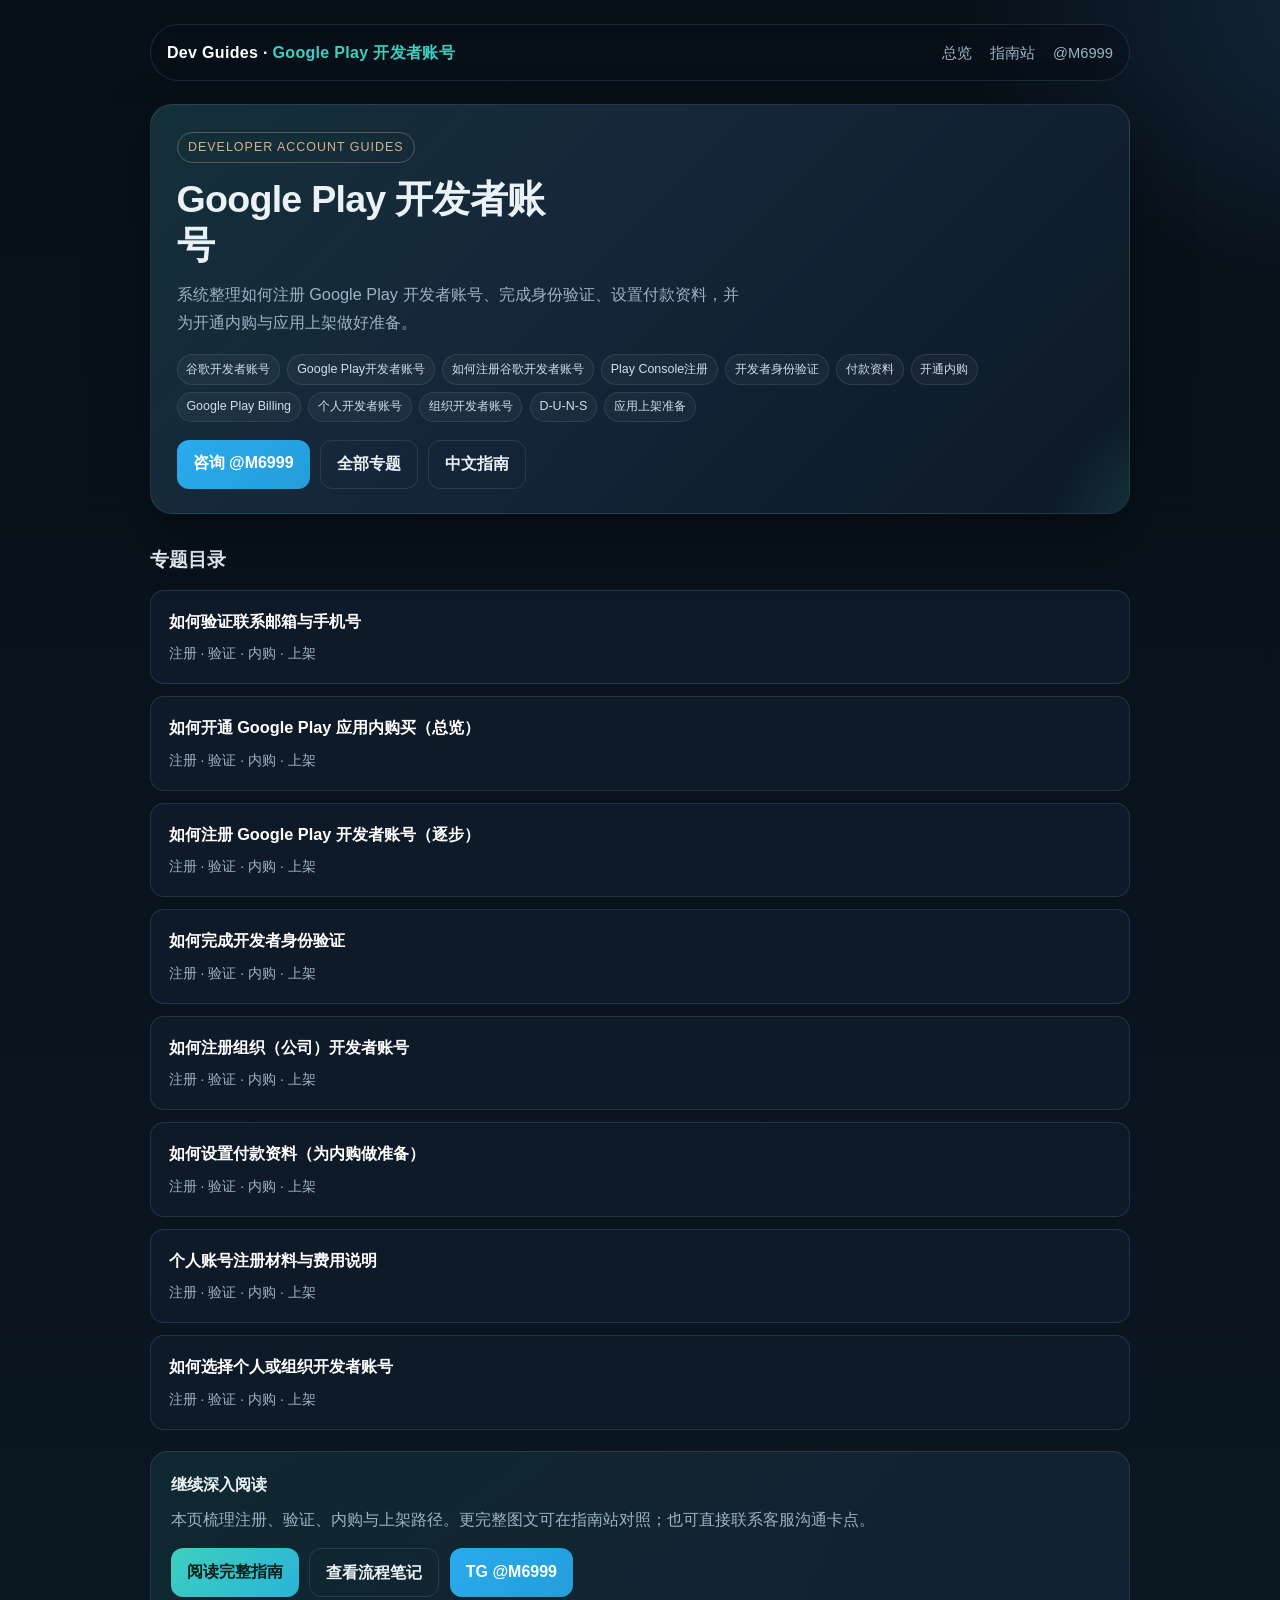
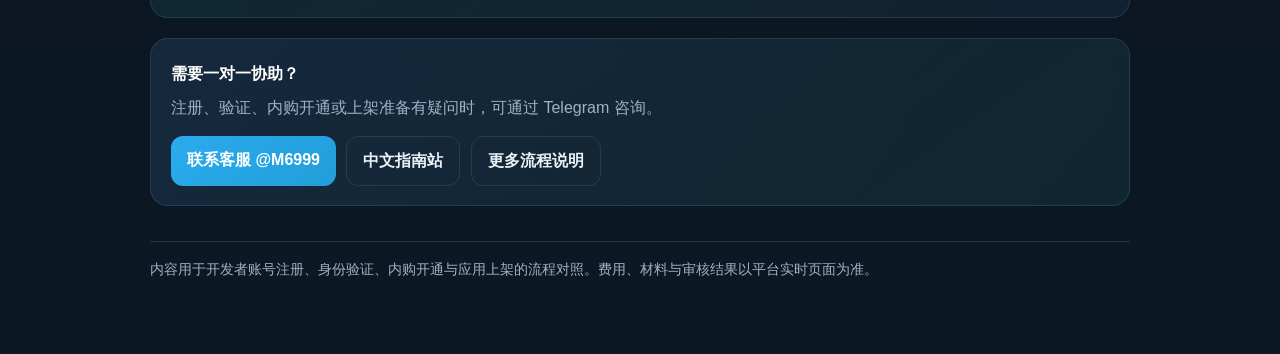
==== commit bb98e9b2: "Enrich guides with tips, sitemap, and hub navigation links." ====
--- a/index.html
+++ b/index.html
@@ -8,16 +8,14 @@
 <meta name="author" content="puzzledicon"/>
 <meta property="og:title" content="Google Play 开发者账号"/>
 <meta property="og:description" content="系统整理如何注册 Google Play 开发者账号、完成身份验证、设置付款资料，并为开通内购与应用上架做好准备。"/>
-<meta property="og:type" content="article"/>
-<meta name="twitter:card" content="summary"/>
 <link rel="stylesheet" href="./assets/style.css"/>
 </head><body><div class="wrap">
 <div class="top">
   <a class="brand" href="./index.html">Dev Guides · <span>Google Play 开发者账号</span></a>
   
   <nav class="nav">
+    <a href="https://puzzledicon.github.io/" target="_blank" rel="noopener">总览</a>
     <a href="https://playconsoleacc.com/" target="_blank" rel="noopener">指南站</a>
-    <a href="https://dev388.com/" target="_blank" rel="noopener">流程笔记</a>
     <a href="https://t.me/M6999" target="_blank" rel="noopener">@M6999</a>
   </nav>
 
@@ -30,6 +28,7 @@
       <div class="keywords"><span>谷歌开发者账号</span><span>Google Play开发者账号</span><span>如何注册谷歌开发者账号</span><span>Play Console注册</span><span>开发者身份验证</span><span>付款资料</span><span>开通内购</span><span>Google Play Billing</span><span>个人开发者账号</span><span>组织开发者账号</span><span>D-U-N-S</span><span>应用上架准备</span></div>
       <div class="btns" style="margin-top:1.1rem">
         <a class="btn tg" href="https://t.me/M6999" target="_blank" rel="noopener">咨询 @M6999</a>
+        <a class="btn sec" href="https://puzzledicon.github.io/" target="_blank" rel="noopener">全部专题</a>
         <a class="btn sec" href="https://playconsoleacc.com/" target="_blank" rel="noopener">中文指南</a>
       </div>
     </div>
@@ -39,7 +38,7 @@
 
 <section class="cta">
   <strong>继续深入阅读</strong>
-  <p style="color:var(--muted);margin:.45rem 0 0">本页梳理注册、验证、内购与上架等常见路径。更完整的图文步骤可在指南站对照；操作时请以 Google Play Console / App Store Connect 当前页面为准。</p>
+  <p style="color:var(--muted);margin:.45rem 0 0">本页梳理注册、验证、内购与上架路径。更完整图文可在指南站对照；也可直接联系客服沟通卡点。</p>
   <div class="btns">
     <a class="btn" href="https://playconsoleacc.com/" target="_blank" rel="noopener">阅读完整指南</a>
     <a class="btn sec" href="https://dev388.com/" target="_blank" rel="noopener">查看流程笔记</a>
@@ -59,4 +58,4 @@
 </section>
 
 <div class="footer">内容用于开发者账号注册、身份验证、内购开通与应用上架的流程对照。费用、材料与审核结果以平台实时页面为准。</div>
-</div></body></html>
+</div></body></html>
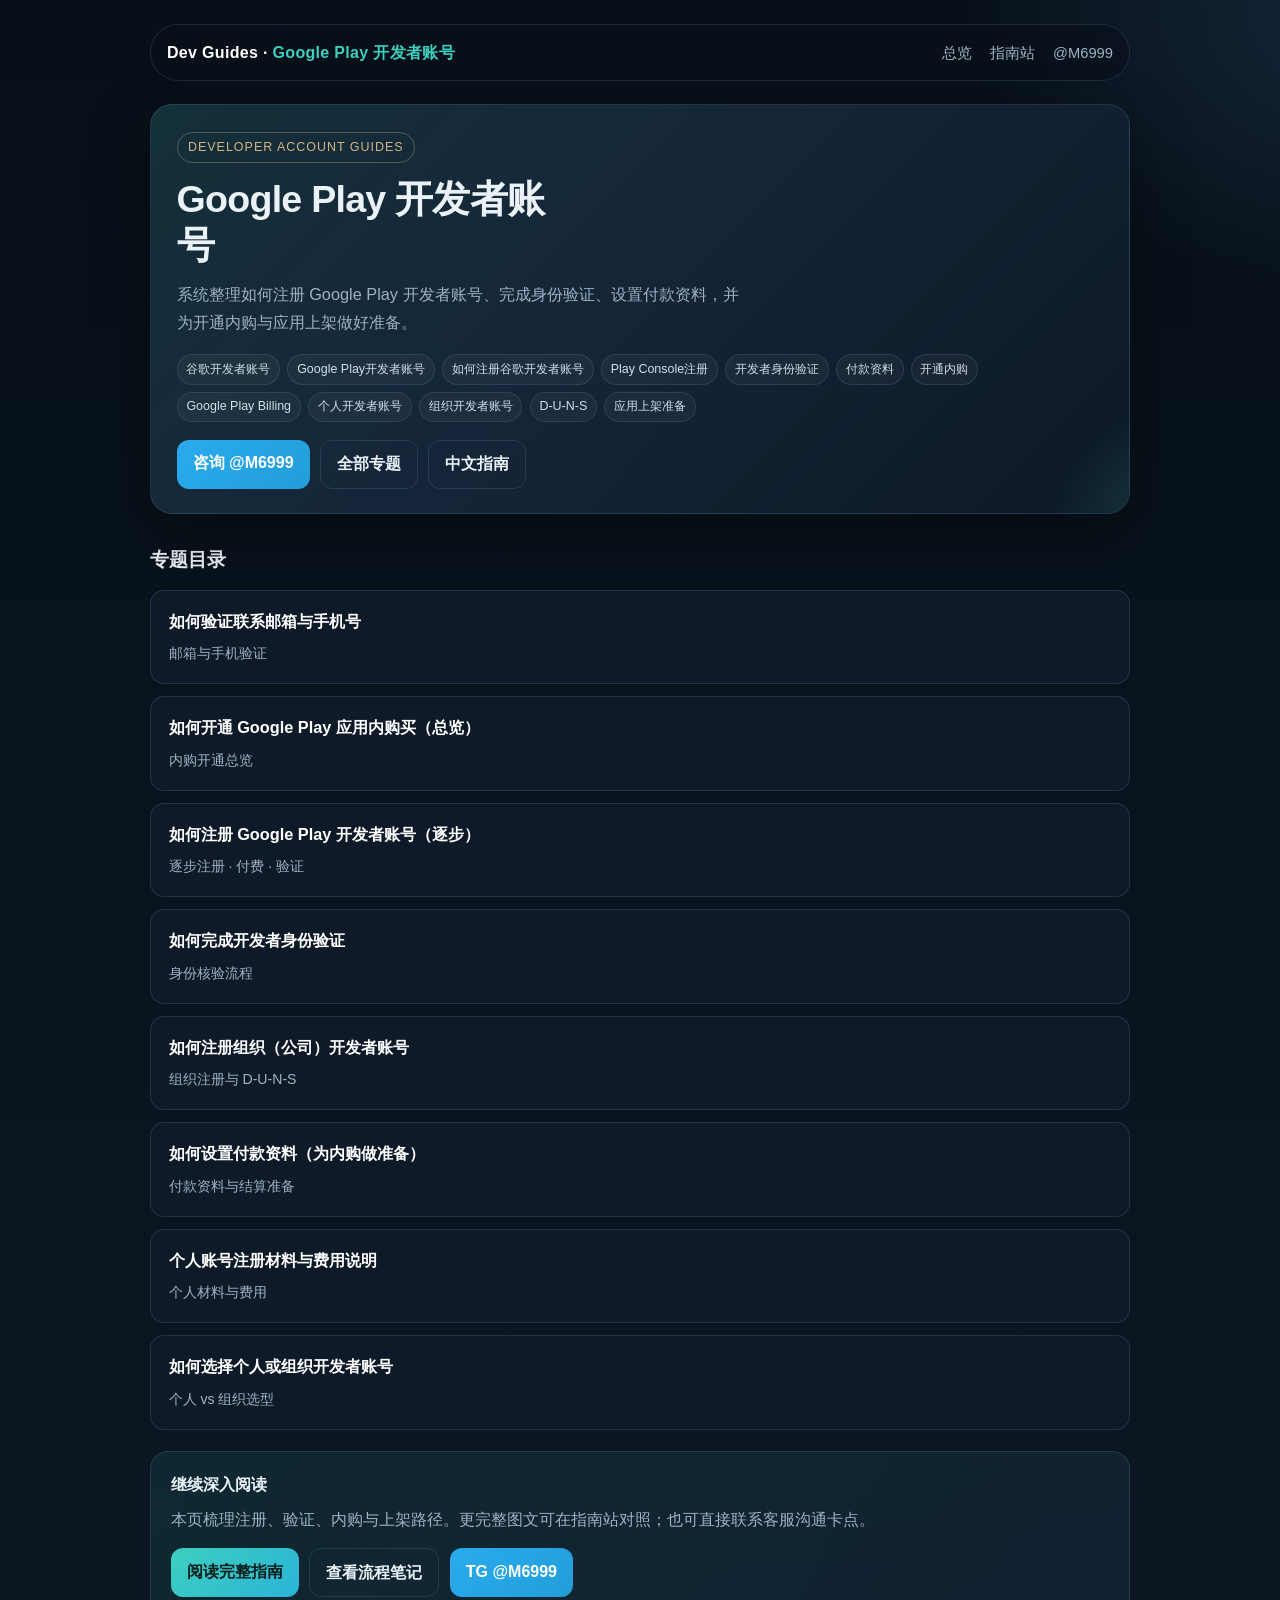
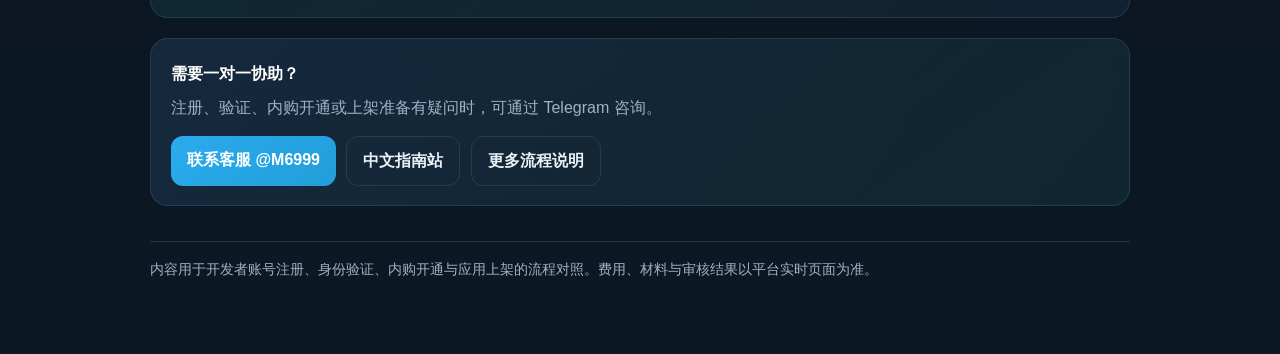
==== commit f2da3bb4: "Expand guides with detailed how-to sections and polish listing copy. Co-authored-by: Cursor <cursora" ====
--- a/index.html
+++ b/index.html
@@ -33,7 +33,7 @@
       </div>
     </div>
     <h2>专题目录</h2>
-    <div class="list"><a href="./articles/contact-verify.html"><strong>如何验证联系邮箱与手机号</strong><small>注册 · 验证 · 内购 · 上架</small></a><a href="./articles/enable-iap-overview.html"><strong>如何开通 Google Play 应用内购买（总览）</strong><small>注册 · 验证 · 内购 · 上架</small></a><a href="./articles/how-to-register.html"><strong>如何注册 Google Play 开发者账号（逐步）</strong><small>注册 · 验证 · 内购 · 上架</small></a><a href="./articles/identity-verification.html"><strong>如何完成开发者身份验证</strong><small>注册 · 验证 · 内购 · 上架</small></a><a href="./articles/org-register.html"><strong>如何注册组织（公司）开发者账号</strong><small>注册 · 验证 · 内购 · 上架</small></a><a href="./articles/payment-profile.html"><strong>如何设置付款资料（为内购做准备）</strong><small>注册 · 验证 · 内购 · 上架</small></a><a href="./articles/personal-register.html"><strong>个人账号注册材料与费用说明</strong><small>注册 · 验证 · 内购 · 上架</small></a><a href="./articles/personal-vs-org.html"><strong>如何选择个人或组织开发者账号</strong><small>注册 · 验证 · 内购 · 上架</small></a></div>
+    <div class="list"><a href="./articles/contact-verify.html"><strong>如何验证联系邮箱与手机号</strong><small>邮箱与手机验证</small></a><a href="./articles/enable-iap-overview.html"><strong>如何开通 Google Play 应用内购买（总览）</strong><small>内购开通总览</small></a><a href="./articles/how-to-register.html"><strong>如何注册 Google Play 开发者账号（逐步）</strong><small>逐步注册 · 付费 · 验证</small></a><a href="./articles/identity-verification.html"><strong>如何完成开发者身份验证</strong><small>身份核验流程</small></a><a href="./articles/org-register.html"><strong>如何注册组织（公司）开发者账号</strong><small>组织注册与 D-U-N-S</small></a><a href="./articles/payment-profile.html"><strong>如何设置付款资料（为内购做准备）</strong><small>付款资料与结算准备</small></a><a href="./articles/personal-register.html"><strong>个人账号注册材料与费用说明</strong><small>个人材料与费用</small></a><a href="./articles/personal-vs-org.html"><strong>如何选择个人或组织开发者账号</strong><small>个人 vs 组织选型</small></a></div>
 
 
 <section class="cta">
--- a/assets/style.css
+++ b/assets/style.css
@@ -130,3 +130,9 @@
   .top { border-radius: 16px; }
   h1 { max-width: none; }
 }
+
+
+ol.steps{margin:.6rem 0 1rem;padding-left:1.2rem;color:var(--text)}
+ol.steps li{margin:.35rem 0;line-height:1.55}
+.content h2{margin-top:1.35rem}
+.content p{color:var(--muted);line-height:1.65;margin:.5rem 0 .8rem}
